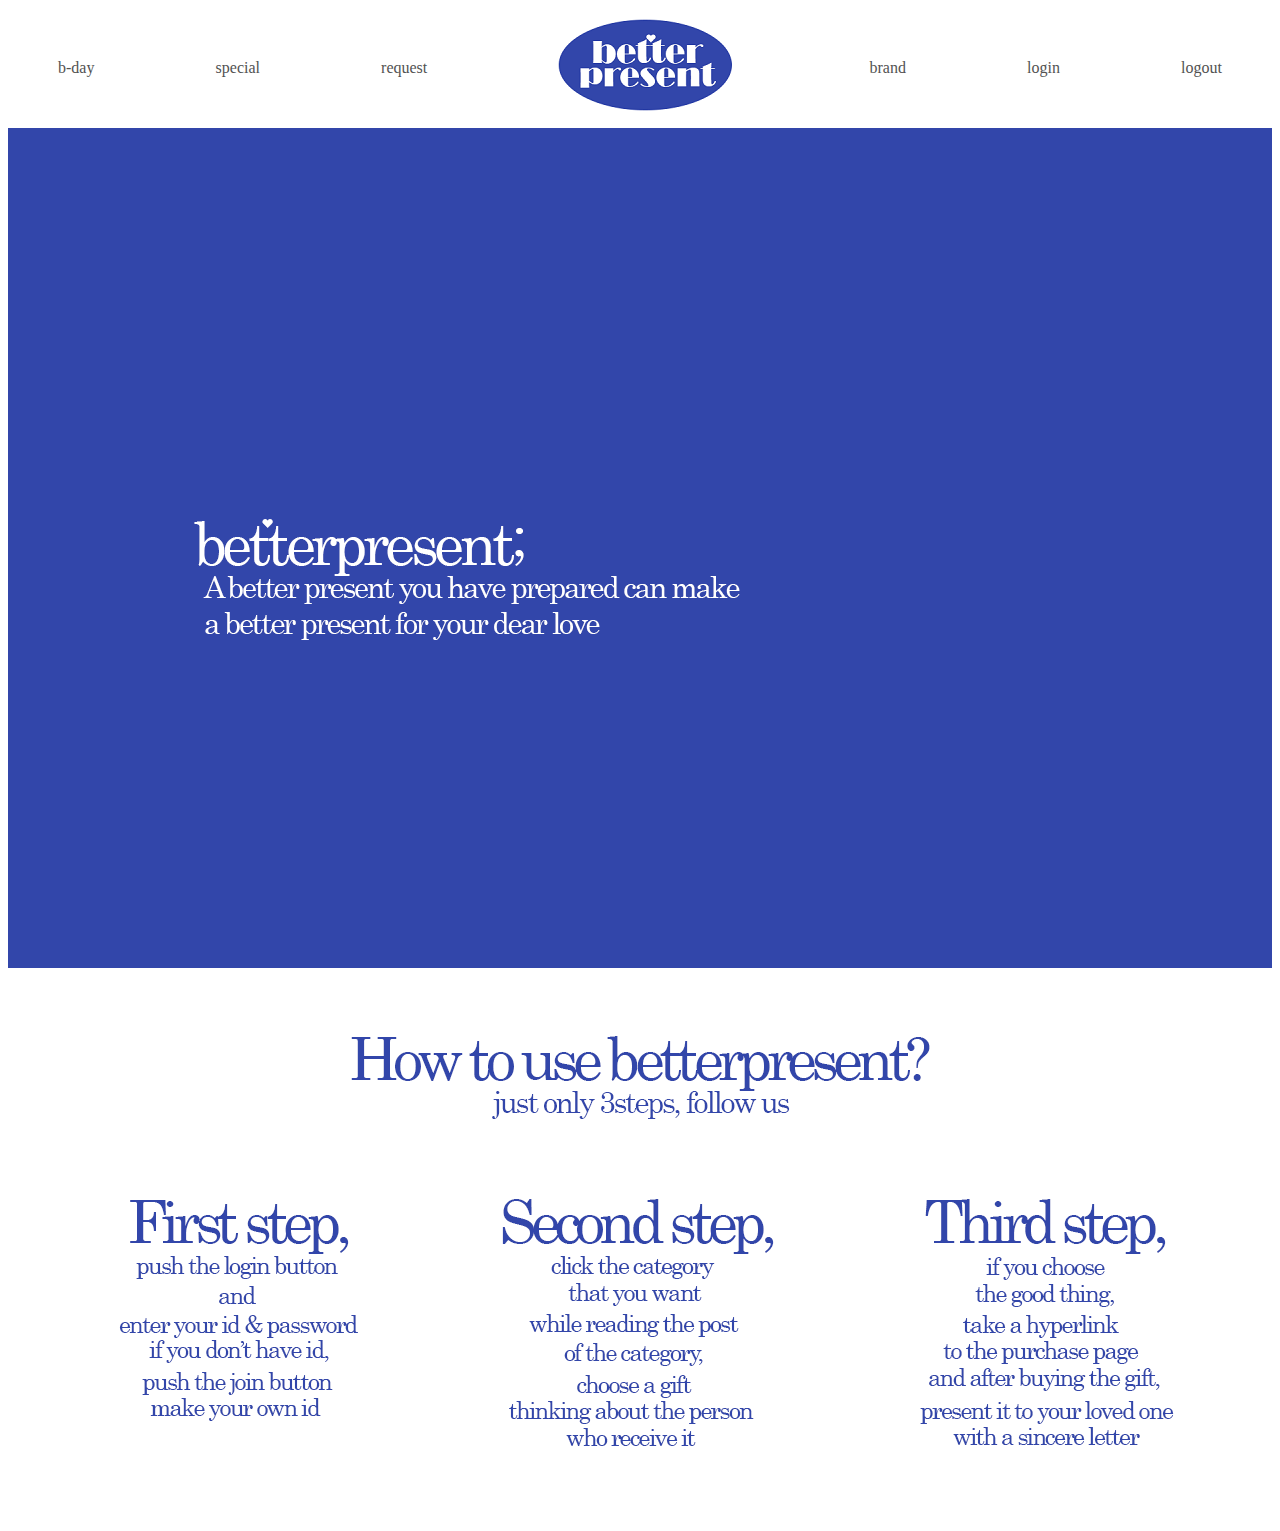
==== index.html @ f3325e9e "중간과제" ====
<!DOCTYPE html>
<html lang="en">
  <head>
    <link rel="shortcut icon" href="assets/tap_logo.png" />
    <meta charset="UTF-8" />
    <meta http-equiv="X-UA-Compatible" content="IE=edge" />
    <meta name="viewport" content="width=device-width, initial-scale=1.0" />
    <title>bttrprsnt</title>
    <link rel="stylesheet" type="text/css" href="top.css">
    <style>

      .box:hover {
        color: #3246aa;
        cursor: pointer;
      }

      a:hover {
        color: #3246aa;
        cursor: pointer;
      }

      #container {
        padding-left: 50px;
        padding-right: 50px;
        width: (100%-100px);
        height: 120px;
        display: flex;
        justify-content: center;
        justify-content: space-between;
        align-items: center;
        color: rgb(82, 82, 82);
      }

      #blue {
        background-color: #3246aa;
      }

      #mid {
        text-align: center;
      }
    </style>
  </head>
  <body>
    <div id="container">
      <div class="box" id="box-1"><a href="bday.html">b-day</a></div>
      <div class="box" id="box-2"><a href="special.html">special</a></div>
      <div class="box" id="box-3"><a href="request.html">request</a></div>
      <div class="box" id="box-4">
        <a href="index.html"><img src="assets/logo_blue.png" /></a>
      </div>
      <div class="box" id="box-5"><a href="brand.html">brand</a></div>
      <div class="box" id="box-5"><a href="login.html">login</a></div>
      <div class="box" id="box-6"><a href="index.html">logout</a></div>
    </div>
    <div id="blue">
      <br /><br />
      <a href="#"><img src="assets/title.png" /></a>
    </div>
    <div id="mid">
      <a href="#"><img src="assets/mid_title.png" /></a>
    <div id="order_image">
      <img src="assets/first_copy.png" /><img src="assets/second_copy.png" />
      <img src="assets/third_copy.png" />
    </div>
  </body>
</html>
---- top.css ----
* {
  font-family: "Georgia";
  color: rgb(58, 58, 58);
}

#container a {
  text-decoration: none;
  color: rgb(82, 82, 82);
}

a:hover {
  cursor: pointer;
}

#container {
  padding-left: 50px;
  padding-right: 50px;
  width: (100%-100px);
  height: 120px;
  display: flex;
  justify-content: center;
  justify-content: space-between;
  align-items: center;
  color: rgb(82, 82, 82);
}
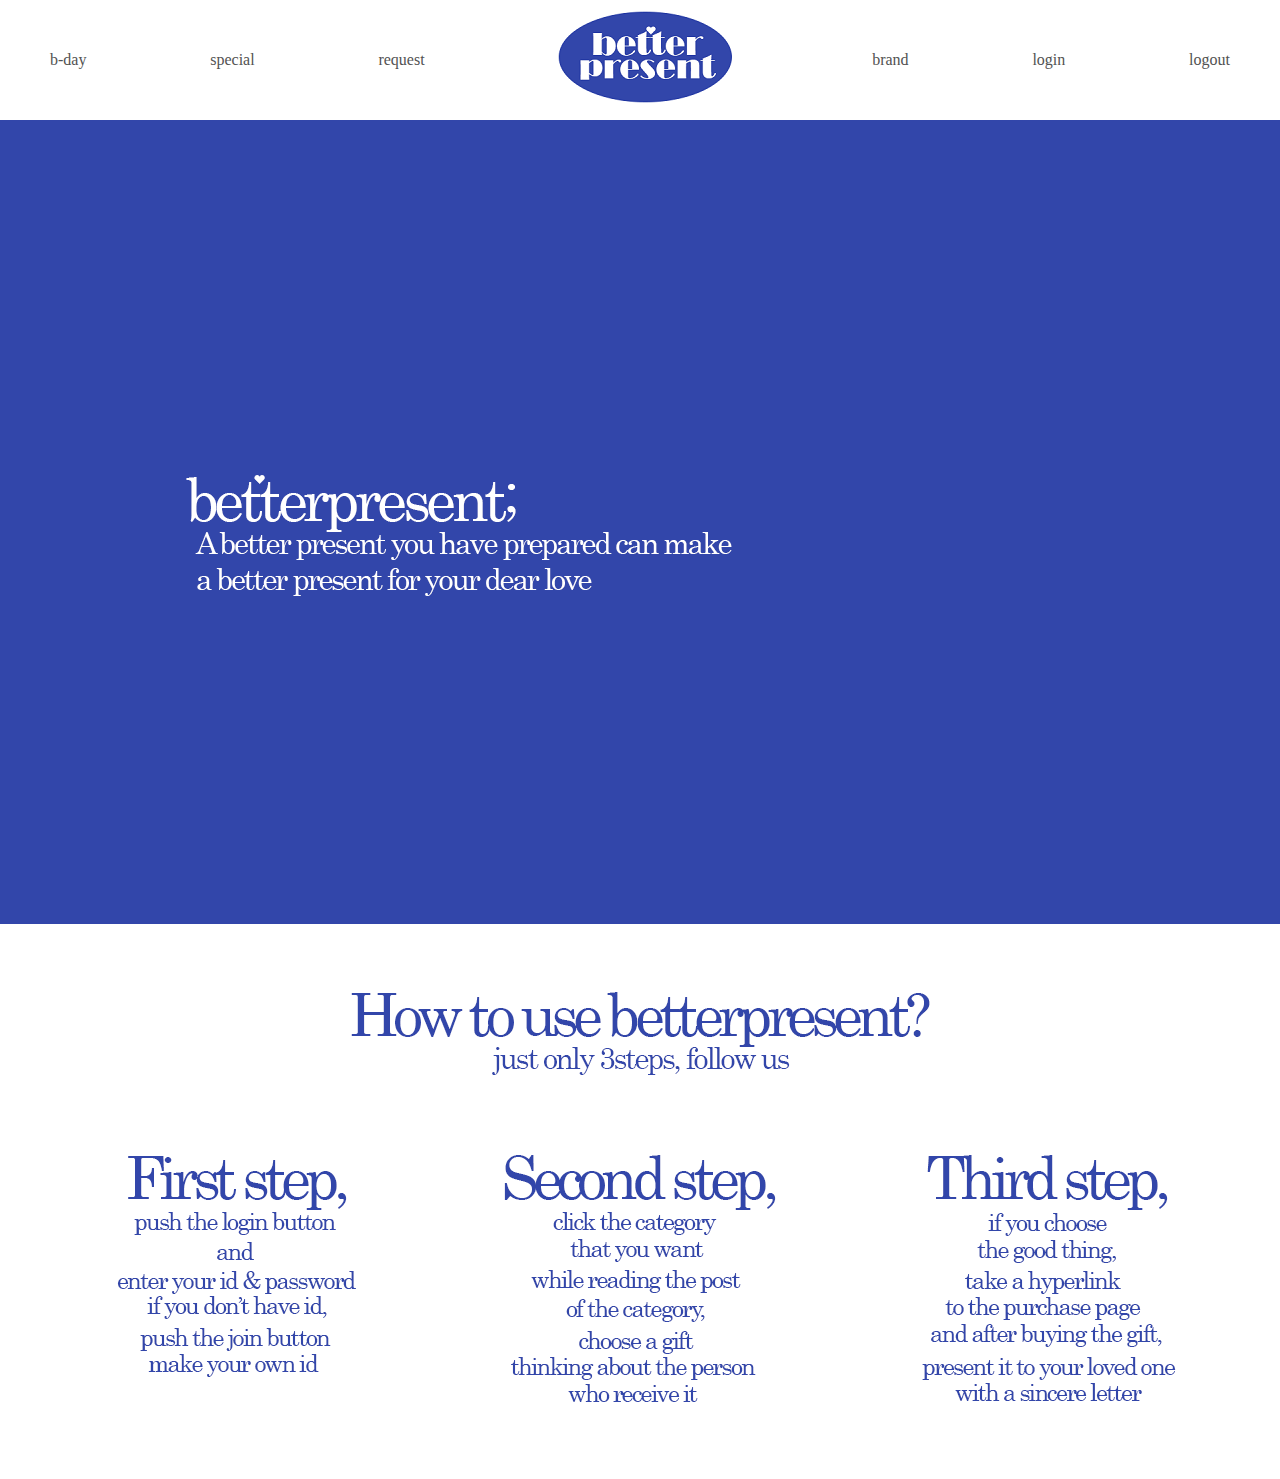
==== commit 33852a72: "refactor: 나은이를 위한 코드리뷰" ====
--- a/index.html
+++ b/index.html
@@ -6,9 +6,9 @@
     <meta http-equiv="X-UA-Compatible" content="IE=edge" />
     <meta name="viewport" content="width=device-width, initial-scale=1.0" />
     <title>bttrprsnt</title>
-    <link rel="stylesheet" type="text/css" href="top.css">
+    <link rel="stylesheet" type="text/css" href="./style/reset.css">
+    <link rel="stylesheet" type="text/css" href="./style/top.css">
     <style>
-
       .box:hover {
         color: #3246aa;
         cursor: pointer;
@@ -41,7 +41,7 @@
     </style>
   </head>
   <body>
-    <div id="container">
+    <header id="container">
       <div class="box" id="box-1"><a href="bday.html">b-day</a></div>
       <div class="box" id="box-2"><a href="special.html">special</a></div>
       <div class="box" id="box-3"><a href="request.html">request</a></div>
@@ -51,15 +51,15 @@
       <div class="box" id="box-5"><a href="brand.html">brand</a></div>
       <div class="box" id="box-5"><a href="login.html">login</a></div>
       <div class="box" id="box-6"><a href="index.html">logout</a></div>
-    </div>
+    </header>
     <div id="blue">
-      <br /><br />
       <a href="#"><img src="assets/title.png" /></a>
     </div>
     <div id="mid">
       <a href="#"><img src="assets/mid_title.png" /></a>
     <div id="order_image">
-      <img src="assets/first_copy.png" /><img src="assets/second_copy.png" />
+      <img src="assets/first_copy.png" />
+      <img src="assets/second_copy.png" />
       <img src="assets/third_copy.png" />
     </div>
   </body>
--- a/style/top.css
+++ b/style/top.css
@@ -0,0 +1,21 @@
+#container a {
+  text-decoration: none;
+  color: rgb(82, 82, 82);
+}
+
+#container a:hover {
+  color: pink;
+  cursor: pointer;
+}
+
+#container {
+  padding-left: 50px;
+  padding-right: 50px;
+  width: (100%-100px);
+  height: 120px;
+  display: flex;
+  justify-content: center;
+  justify-content: space-between;
+  align-items: center;
+  color: rgb(82, 82, 82);
+}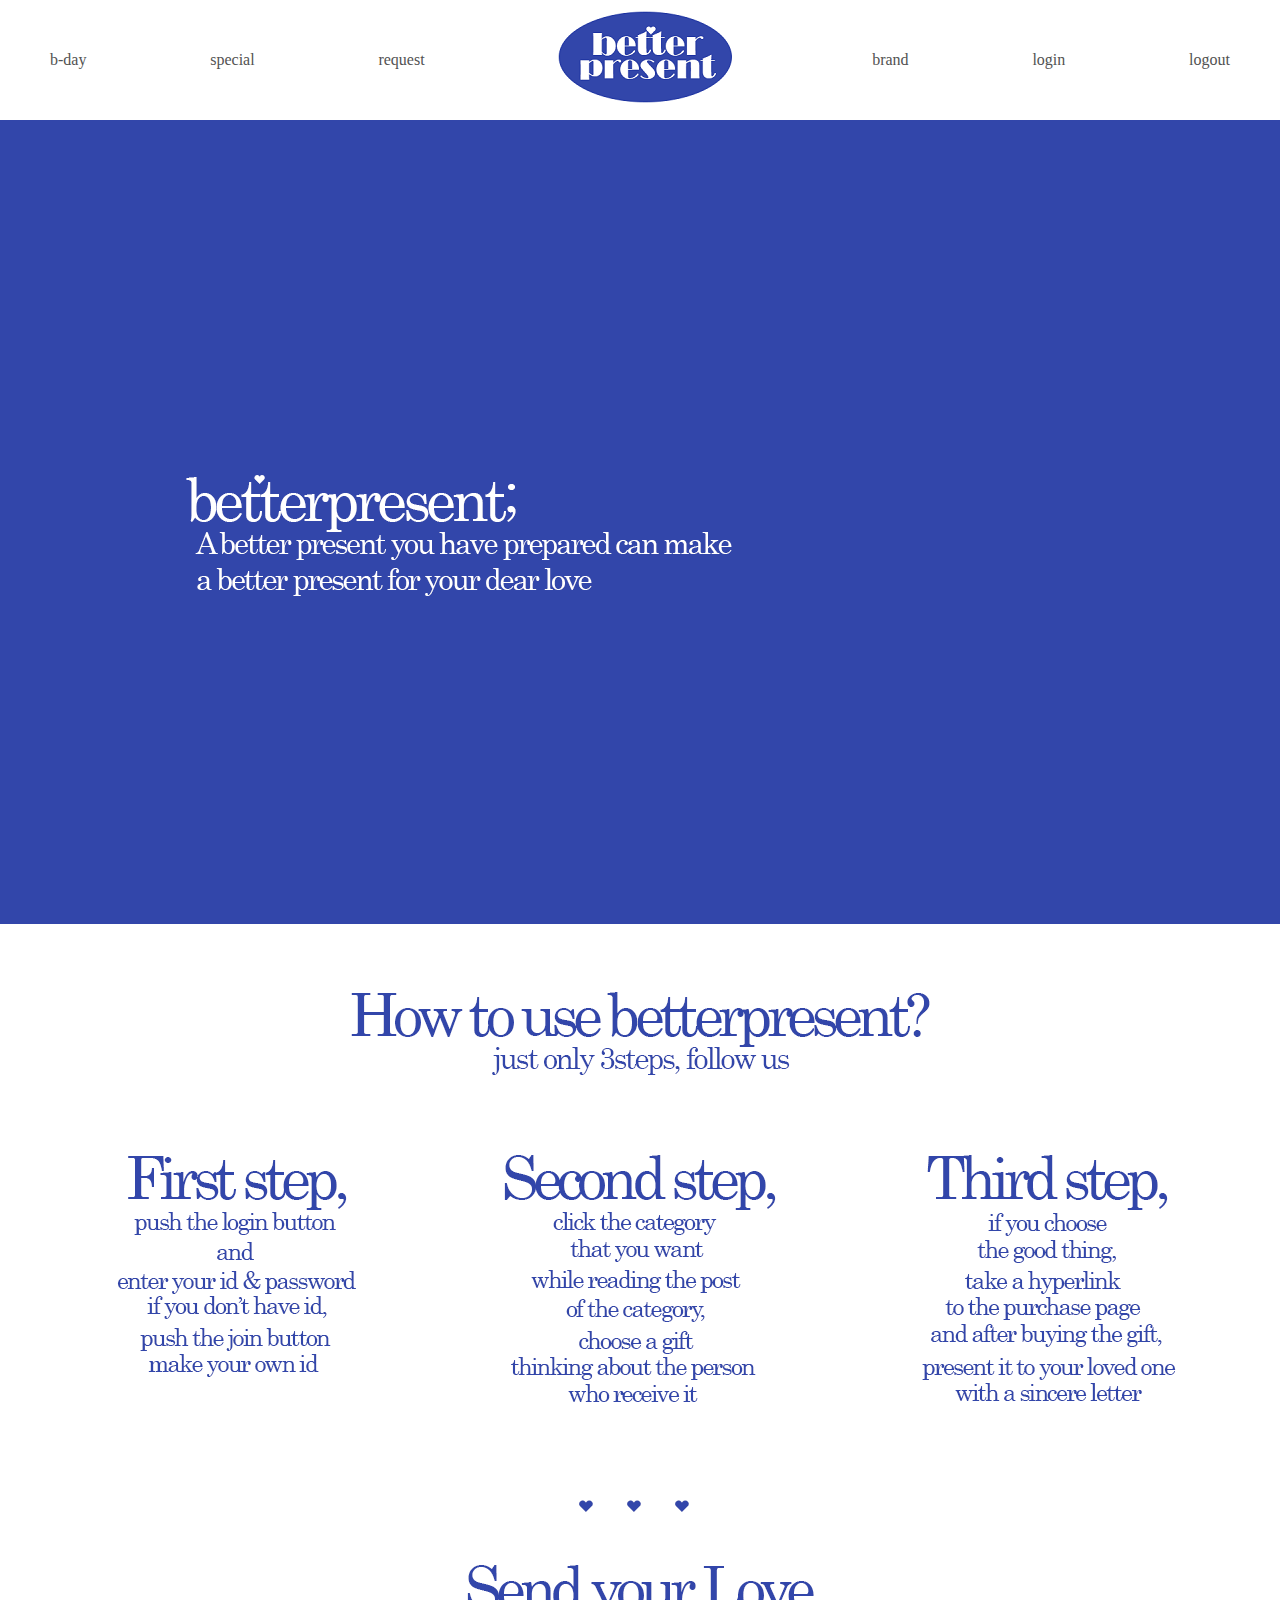
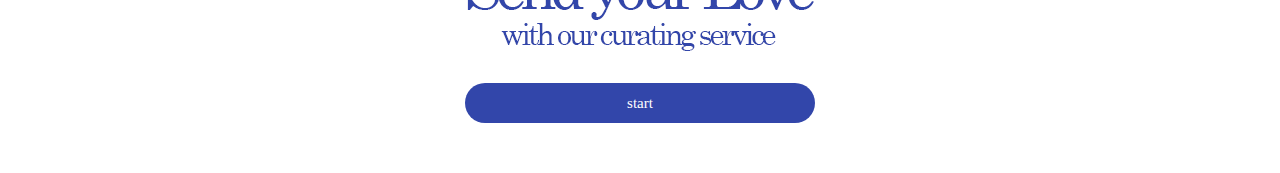
==== commit 6cea48a0: "writing.css, index.html 사진 추가 및 코드 변경" ====
--- a/index.html
+++ b/index.html
@@ -31,7 +31,7 @@
         color: rgb(82, 82, 82);
       }
 
-      #blue {
+      #top {
         background-color: #3246aa;
       }
 
@@ -52,15 +52,18 @@
       <div class="box" id="box-5"><a href="login.html">login</a></div>
       <div class="box" id="box-6"><a href="index.html">logout</a></div>
     </header>
-    <div id="blue">
+    <div id="top">
       <a href="#"><img src="assets/title.png" /></a>
     </div>
     <div id="mid">
       <a href="#"><img src="assets/mid_title.png" /></a>
-    <div id="order_image">
+    <div id="mid_img">
       <img src="assets/first_copy.png" />
       <img src="assets/second_copy.png" />
       <img src="assets/third_copy.png" />
     </div>
+    <div id="bottom_line"><img src="assets/heart_line.png"></div>
+    <div id="bottom_img"><img src="assets/bottom_img.png"></div>
+    <div id="bottom_btn"><a href="login.html"><input type="button" value="start"></a></div>
   </body>
 </html>
--- a/style/top.css
+++ b/style/top.css
@@ -4,7 +4,7 @@
 }
 
 #container a:hover {
-  color: pink;
+  color: #3246aa;
   cursor: pointer;
 }
 
@@ -18,4 +18,22 @@
   justify-content: space-between;
   align-items: center;
   color: rgb(82, 82, 82);
-}+}
+
+#bottom_img {
+  margin-bottom: 22px;
+}
+
+#bottom_btn {
+  margin-bottom: 50px;
+}
+
+#bottom_btn input {
+  width: 350px;
+  height: 40px;
+  color: white;
+  border-radius: 20px;
+  border-style: none;
+  background-color: #3246aa;
+  font-size: 15px;
+}
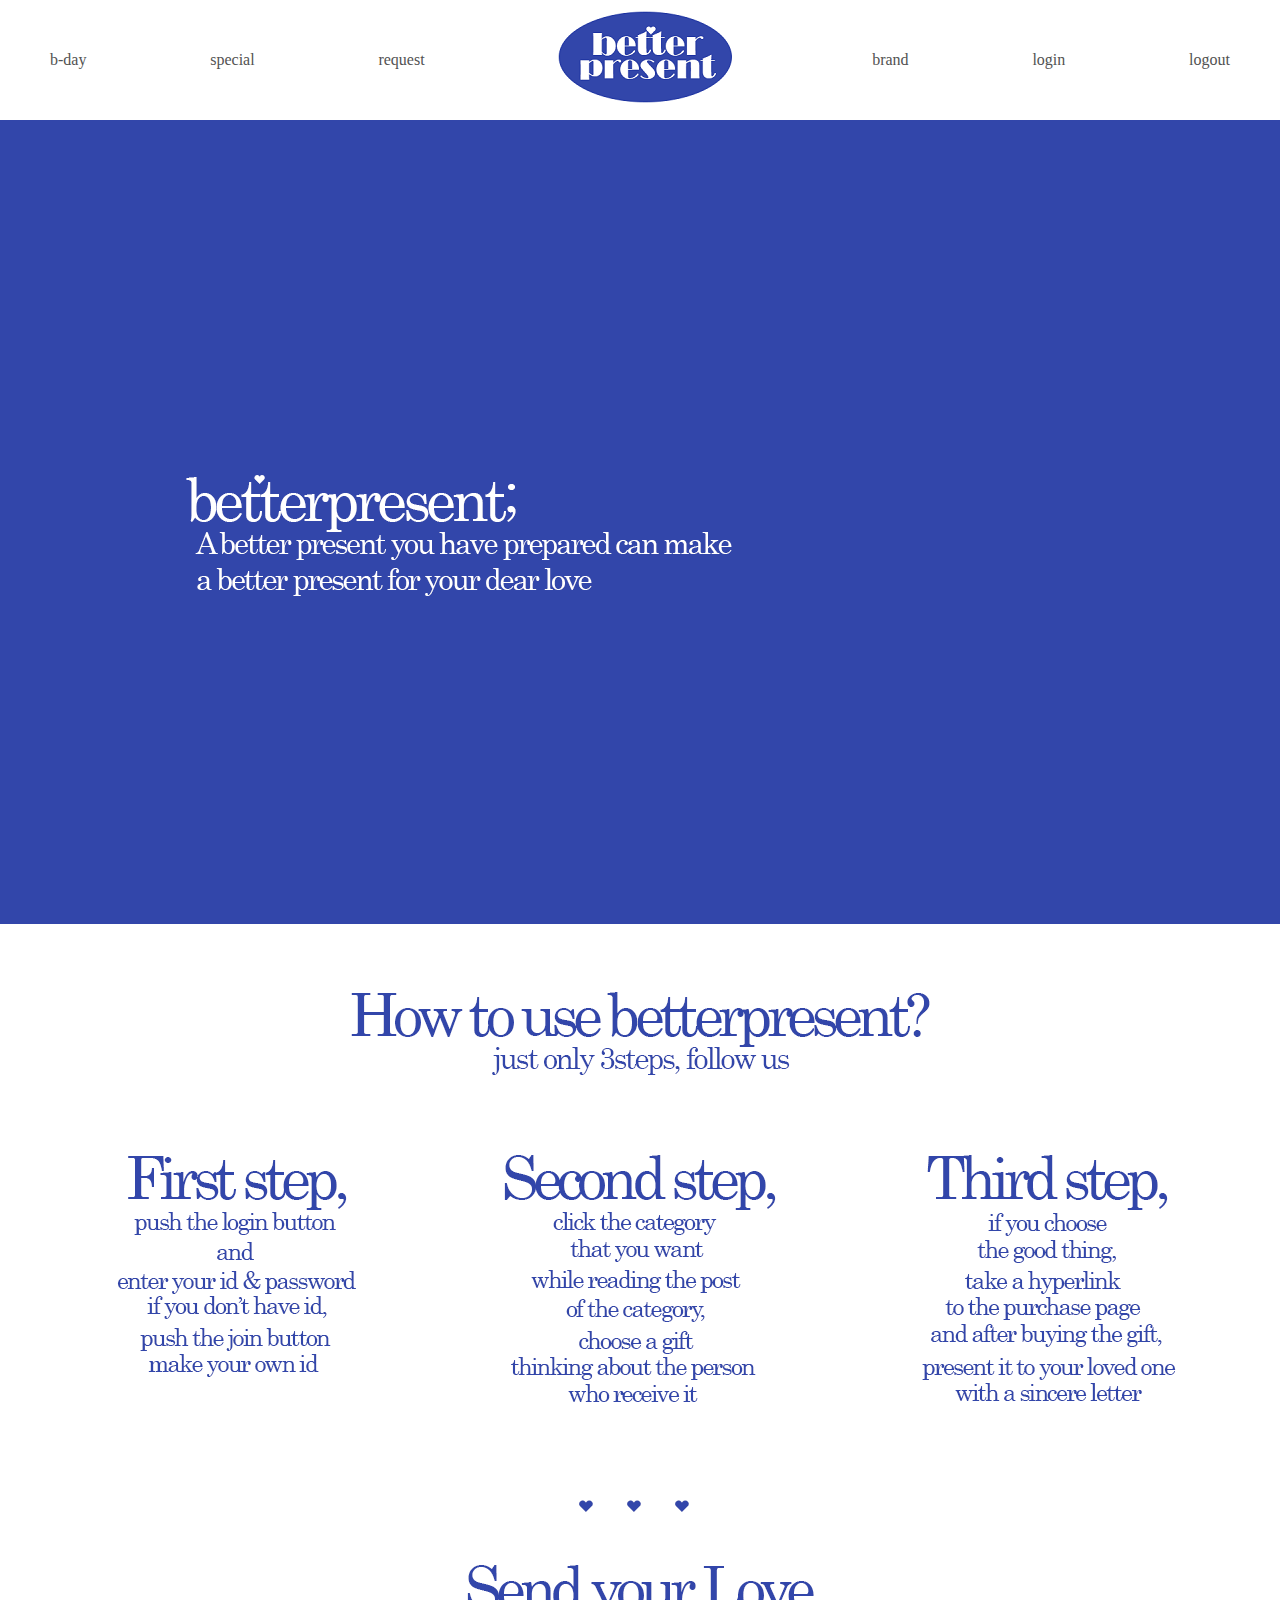
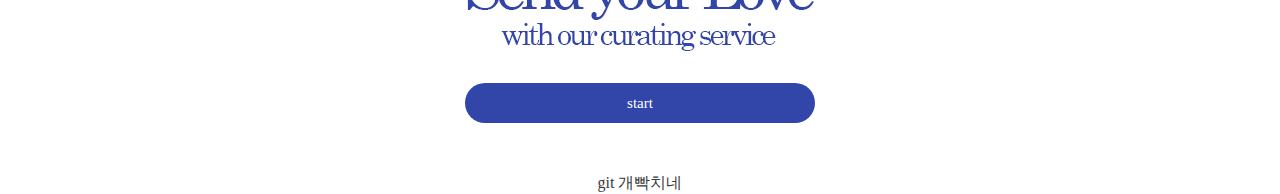
==== commit cd6eb19c: "학원 컴퓨터로 push 해보기" ====
--- a/index.html
+++ b/index.html
@@ -65,5 +65,8 @@
     <div id="bottom_line"><img src="assets/heart_line.png"></div>
     <div id="bottom_img"><img src="assets/bottom_img.png"></div>
     <div id="bottom_btn"><a href="login.html"><input type="button" value="start"></a></div>
+    <footer>
+      git 개빡치네
+    </footer>
   </body>
 </html>
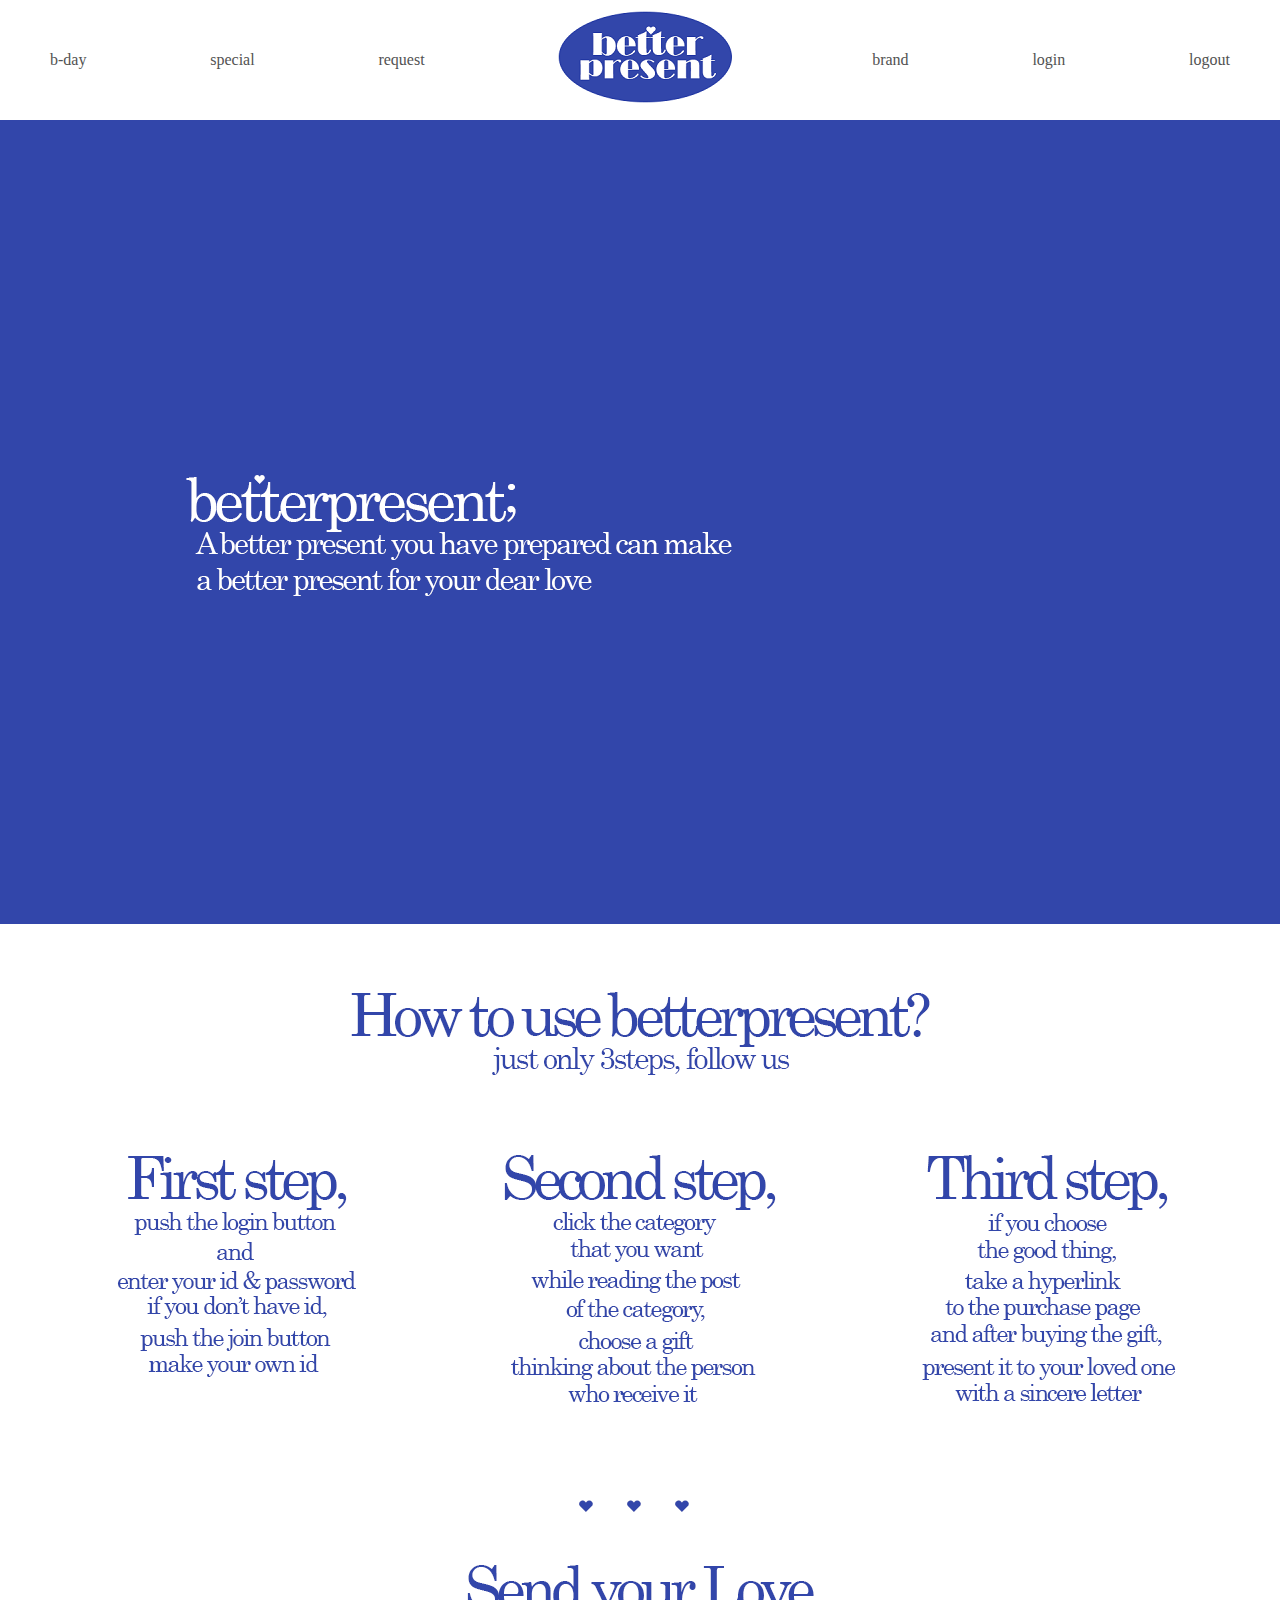
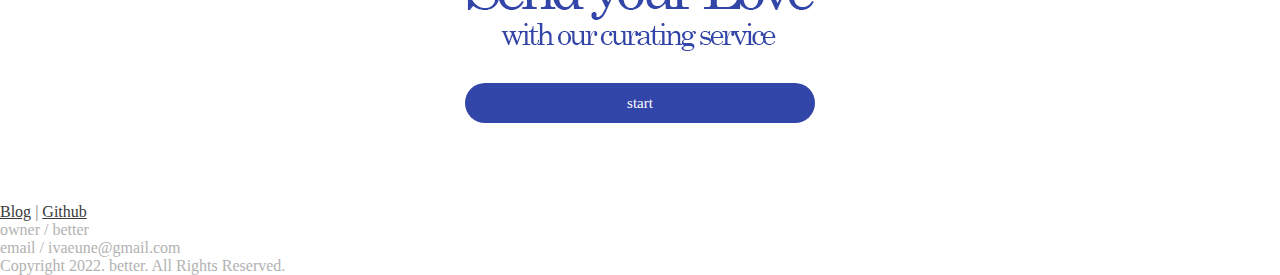
==== commit 0148127f: "<footer> 문구 작성 및 색상, 정렬  스타일 적용" ====
--- a/index.html
+++ b/index.html
@@ -38,6 +38,11 @@
       #mid {
         text-align: center;
       }
+
+      footer {
+        text-align: left;
+
+      }
     </style>
   </head>
   <body>
@@ -66,7 +71,15 @@
     <div id="bottom_img"><img src="assets/bottom_img.png"></div>
     <div id="bottom_btn"><a href="login.html"><input type="button" value="start"></a></div>
     <footer>
-      git 개빡치네
-    </footer>
+      <nav id="bottom_info" style="color: rgb(128, 128,128)">
+          <a href='https://cocoder.tistory.com' target='_blank'>Blog</a> |
+          <a href='https://github.com/cocoder16' target='_blank'>Github</a>
+      </nav>
+      <p id="bottom_info">
+          <span style="color:rgb(178, 178, 178)">owner / better</span><br/>
+          <span style="color:rgb(178, 178, 178)">email / ivaeune@gmail.com</span><br/>
+          <span style="color:rgb(178, 178, 178)">Copyright 2022. better. All Rights Reserved.</span>
+      </p>
+  </footer>
   </body>
 </html>
--- a/style/top.css
+++ b/style/top.css
@@ -25,7 +25,7 @@
 }
 
 #bottom_btn {
-  margin-bottom: 50px;
+  margin-bottom: 80px;
 }
 
 #bottom_btn input {
